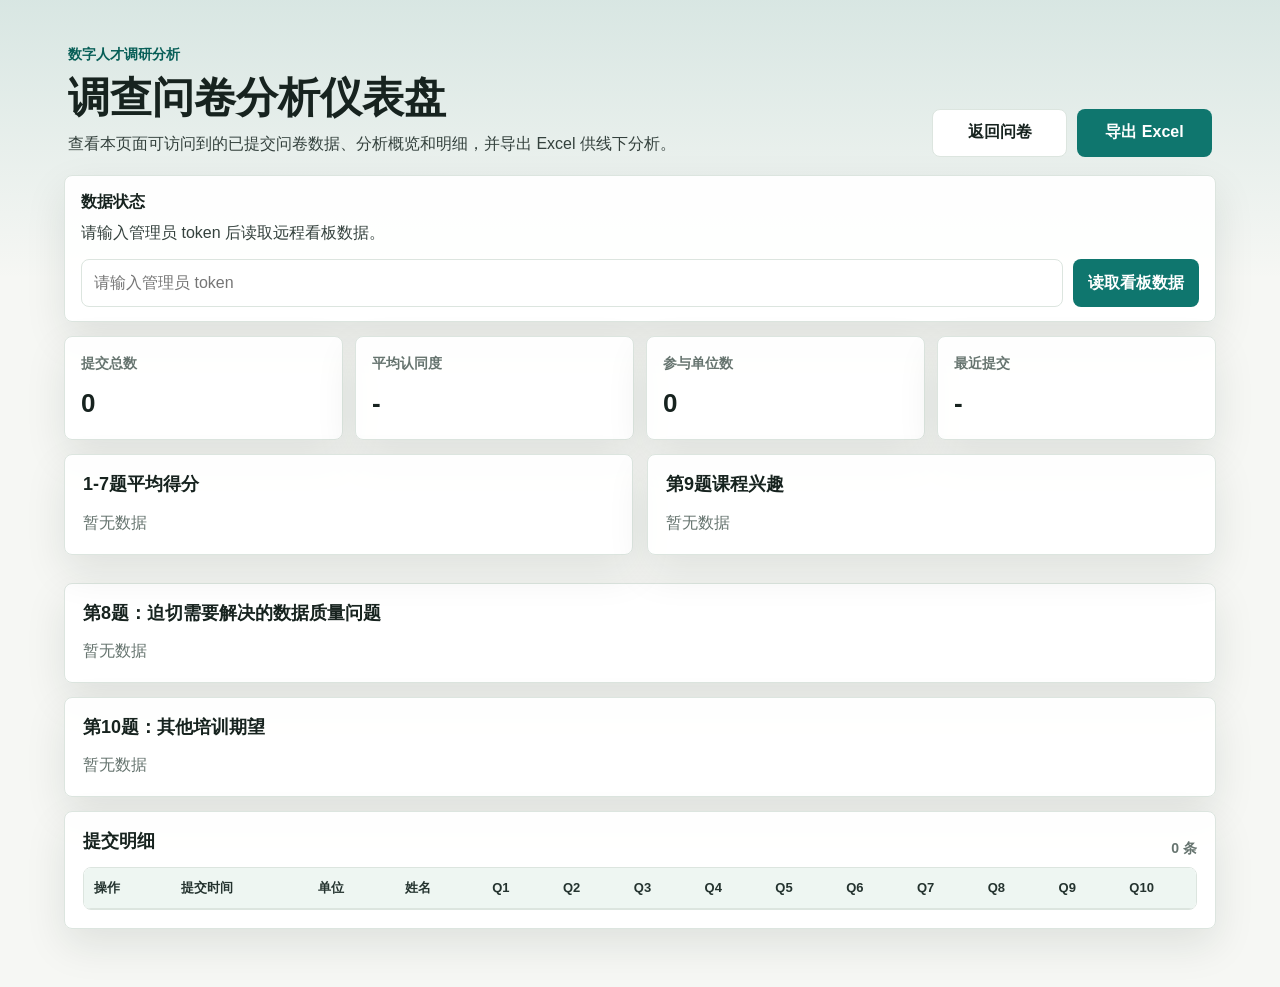
==== dashboard.html @ 527d7572 "Prompt for dashboard admin token" ====
<!doctype html>
<html lang="zh-CN">
  <head>
    <meta charset="utf-8">
    <meta name="viewport" content="width=device-width, initial-scale=1, viewport-fit=cover">
    <meta name="theme-color" content="#0f766e">
    <title>调查问卷分析仪表盘</title>
    <link rel="stylesheet" href="styles.css?v=20260610-0245">
    <link rel="stylesheet" href="dashboard.css?v=20260610-0245">
  </head>
  <body>
    <main class="dashboard-shell">
      <header class="dashboard-header">
        <div>
          <p class="eyebrow">数字人才调研分析</p>
          <h1>调查问卷分析仪表盘</h1>
          <p class="intro">查看本页面可访问到的已提交问卷数据、分析概览和明细，并导出 Excel 供线下分析。</p>
        </div>
        <div class="dashboard-actions">
          <a class="secondary-button" href="index.html">返回问卷</a>
          <button class="primary-button" type="button" id="exportExcelButton">导出 Excel</button>
        </div>
      </header>

      <section class="notice-panel">
        <strong>数据状态</strong>
        <span id="dataStatus">正在读取数据...</span>
        <div class="token-panel" id="tokenPanel" hidden style="display: none;">
          <input id="adminTokenInput" type="password" autocomplete="current-password" placeholder="请输入管理员 token">
          <button class="primary-button" type="button" id="loadDataButton">读取看板数据</button>
        </div>
      </section>

      <section class="metric-grid" aria-label="关键指标">
        <article class="metric-card">
          <span>提交总数</span>
          <strong id="totalCount">0</strong>
        </article>
        <article class="metric-card">
          <span>平均认同度</span>
          <strong id="avgScore">-</strong>
        </article>
        <article class="metric-card">
          <span>参与单位数</span>
          <strong id="unitCount">0</strong>
        </article>
        <article class="metric-card">
          <span>最近提交</span>
          <strong id="latestTime">-</strong>
        </article>
      </section>

      <section class="dashboard-grid">
        <article class="dashboard-panel">
          <h2>1-7题平均得分</h2>
          <div id="scoreBars" class="bar-list"></div>
        </article>
        <article class="dashboard-panel">
          <h2>第9题课程兴趣</h2>
          <div id="courseBars" class="bar-list"></div>
        </article>
      </section>

      <section class="dashboard-panel">
        <h2>第8题：迫切需要解决的数据质量问题</h2>
        <div id="qualityIssues" class="open-list"></div>
      </section>

      <section class="dashboard-panel">
        <h2>第10题：其他培训期望</h2>
        <div id="trainingNeeds" class="open-list"></div>
      </section>

      <section class="dashboard-panel">
        <div class="table-header">
          <h2>提交明细</h2>
          <span id="detailCount">0 条</span>
        </div>
        <div class="table-wrap">
          <table>
            <thead id="detailHead"></thead>
            <tbody id="detailBody"></tbody>
          </table>
        </div>
      </section>
    </main>

    <script src="config.js?v=20260610-0245"></script>
    <script src="dashboard.js?v=20260610-0245"></script>
  </body>
</html>
---- styles.css ----
:root {
  color-scheme: light;
  --bg: #f6f7f4;
  --surface: #ffffff;
  --surface-soft: #eef6f2;
  --text: #17231f;
  --muted: #66746f;
  --line: #dce5df;
  --brand: #0f766e;
  --brand-strong: #075e57;
  --accent: #d97706;
  --danger: #b42318;
  --shadow: 0 16px 40px rgba(20, 41, 34, 0.1);
}

* {
  box-sizing: border-box;
}

[hidden] {
  display: none !important;
}

body {
  margin: 0;
  min-height: 100vh;
  background:
    linear-gradient(180deg, rgba(15, 118, 110, 0.13), rgba(246, 247, 244, 0) 280px),
    var(--bg);
  color: var(--text);
  font-family: -apple-system, BlinkMacSystemFont, "Segoe UI", "PingFang SC", "Microsoft YaHei", sans-serif;
  line-height: 1.55;
}

button,
input,
textarea {
  font: inherit;
}

.page-shell {
  width: min(100%, 760px);
  margin: 0 auto;
  padding: 20px 14px 44px;
}

.survey-hero {
  padding: 22px 4px 18px;
}

.eyebrow {
  margin: 0 0 8px;
  color: var(--brand-strong);
  font-size: 14px;
  font-weight: 700;
}

h1,
h2,
p {
  margin-top: 0;
}

h1 {
  margin-bottom: 14px;
  font-size: clamp(28px, 8vw, 42px);
  line-height: 1.15;
  letter-spacing: 0;
}

h2 {
  margin-bottom: 14px;
  font-size: 18px;
  line-height: 1.3;
}

.intro {
  margin-bottom: 0;
  color: #34413d;
  font-size: 16px;
}

.survey-form,
.result-panel {
  display: grid;
  gap: 14px;
}

.identity-section,
.question-card,
.result-panel {
  border: 1px solid var(--line);
  border-radius: 8px;
  background: rgba(255, 255, 255, 0.96);
  box-shadow: var(--shadow);
}

.identity-section,
.question-card {
  padding: 18px;
}

.field-grid {
  display: grid;
  gap: 12px;
}

.text-field {
  display: grid;
  gap: 8px;
  color: var(--muted);
  font-size: 14px;
  font-weight: 700;
}

.text-field input,
.open-answer {
  width: 100%;
  border: 1px solid var(--line);
  border-radius: 8px;
  background: var(--surface);
  color: var(--text);
  outline: none;
}

.text-field input {
  min-height: 48px;
  padding: 10px 12px;
}

.open-answer {
  min-height: 128px;
  resize: vertical;
  padding: 12px;
}

.text-field input:focus,
.open-answer:focus {
  border-color: var(--brand);
  box-shadow: 0 0 0 3px rgba(15, 118, 110, 0.15);
}

.text-field input[aria-invalid="true"] {
  border-color: var(--danger);
  box-shadow: 0 0 0 3px rgba(180, 35, 24, 0.12);
}

.questions {
  display: grid;
  gap: 14px;
}

.question-title {
  margin-bottom: 14px;
  font-size: 16px;
  font-weight: 750;
}

.required {
  color: var(--danger);
}

.option-list {
  display: grid;
  gap: 10px;
}

.option-item {
  display: grid;
  grid-template-columns: 22px 1fr;
  align-items: start;
  gap: 10px;
  min-height: 46px;
  padding: 11px 12px;
  border: 1px solid var(--line);
  border-radius: 8px;
  background: var(--surface);
}

.option-item input {
  width: 20px;
  height: 20px;
  margin: 2px 0 0;
  accent-color: var(--brand);
}

.option-item:has(input:checked) {
  border-color: rgba(15, 118, 110, 0.55);
  background: var(--surface-soft);
}

.option-item:has(input[aria-invalid="true"]) {
  border-color: rgba(180, 35, 24, 0.55);
  box-shadow: 0 0 0 3px rgba(180, 35, 24, 0.08);
}

.course-title {
  display: block;
  font-weight: 750;
}

.course-desc {
  display: block;
  margin-top: 3px;
  color: var(--muted);
  font-size: 14px;
}

.actions,
.result-actions {
  display: grid;
  grid-template-columns: 1fr 1fr;
  gap: 10px;
}

.result-actions .primary-button:only-child,
.result-actions .secondary-button:only-child {
  grid-column: 1 / -1;
}

.primary-button,
.secondary-button {
  min-height: 48px;
  border-radius: 8px;
  border: 1px solid transparent;
  padding: 10px 14px;
  cursor: pointer;
  font-weight: 750;
}

.primary-button {
  background: var(--brand);
  color: #fff;
}

.primary-button:active {
  background: var(--brand-strong);
}

.secondary-button {
  border-color: var(--line);
  background: var(--surface);
  color: var(--text);
}

.result-panel {
  margin-top: 16px;
  padding: 18px;
}

.result-panel p {
  color: var(--muted);
}

.close-help {
  margin-bottom: 0;
  font-size: 14px;
}

#resultText {
  max-height: 320px;
  overflow: auto;
  margin: 2px 0 0;
  padding: 12px;
  border-radius: 8px;
  background: #10231f;
  color: #ecfdf5;
  white-space: pre-wrap;
  word-break: break-word;
}

.error-message {
  margin-top: 10px;
  color: var(--danger);
  font-size: 14px;
  font-weight: 700;
}

@media (min-width: 680px) {
  .page-shell {
    padding-top: 34px;
  }

  .field-grid {
    grid-template-columns: 1fr 1fr;
  }

  .identity-section,
  .question-card,
  .result-panel {
    padding: 22px;
  }
}

@media (max-width: 430px) {
  .actions,
  .result-actions {
    grid-template-columns: 1fr;
  }

  .identity-section,
  .question-card,
  .result-panel {
    padding: 16px;
  }
}
---- dashboard.css ----
.dashboard-shell {
  width: min(100%, 1180px);
  margin: 0 auto;
  padding: 22px 14px 44px;
}

.dashboard-header {
  display: grid;
  gap: 16px;
  padding: 22px 4px 18px;
}

.dashboard-header h1 {
  margin-bottom: 10px;
}

.dashboard-actions {
  display: grid;
  grid-template-columns: 1fr 1fr;
  gap: 10px;
}

.dashboard-actions a {
  display: inline-grid;
  place-items: center;
  text-decoration: none;
}

.notice-panel,
.metric-card,
.dashboard-panel {
  border: 1px solid var(--line);
  border-radius: 8px;
  background: rgba(255, 255, 255, 0.96);
  box-shadow: var(--shadow);
}

.notice-panel {
  display: grid;
  gap: 6px;
  margin-bottom: 14px;
  padding: 14px 16px;
  color: #34413d;
}

.notice-panel strong {
  color: var(--text);
}

.token-panel {
  display: grid;
  grid-template-columns: 1fr auto;
  gap: 10px;
  margin-top: 8px;
}

.token-panel input {
  min-height: 48px;
  width: 100%;
  border: 1px solid var(--line);
  border-radius: 8px;
  padding: 10px 12px;
  outline: none;
}

.token-panel input:focus {
  border-color: var(--brand);
  box-shadow: 0 0 0 3px rgba(15, 118, 110, 0.15);
}

.metric-grid {
  display: grid;
  grid-template-columns: repeat(2, minmax(0, 1fr));
  gap: 12px;
  margin-bottom: 14px;
}

.metric-card {
  display: grid;
  gap: 8px;
  min-height: 104px;
  padding: 16px;
}

.metric-card span {
  color: var(--muted);
  font-size: 14px;
  font-weight: 700;
}

.metric-card strong {
  font-size: 26px;
  line-height: 1.1;
}

.dashboard-grid {
  display: grid;
  gap: 14px;
  margin-bottom: 14px;
}

.dashboard-panel {
  margin-bottom: 14px;
  padding: 18px;
}

.dashboard-panel h2,
.table-header h2 {
  margin-bottom: 14px;
}

.bar-list {
  display: grid;
  gap: 12px;
}

.bar-row {
  display: grid;
  gap: 6px;
}

.bar-label {
  display: flex;
  justify-content: space-between;
  gap: 12px;
  color: #34413d;
  font-size: 14px;
  font-weight: 700;
}

.bar-track {
  height: 12px;
  overflow: hidden;
  border-radius: 999px;
  background: #e4ebe7;
}

.bar-fill {
  height: 100%;
  border-radius: inherit;
  background: linear-gradient(90deg, var(--brand), #22a06b);
}

.empty-state {
  margin: 0;
  color: var(--muted);
}

.open-list {
  display: grid;
  gap: 10px;
}

.open-item {
  border-left: 4px solid var(--brand);
  border-radius: 8px;
  background: #f8fbf9;
  padding: 12px;
}

.open-item p {
  margin-bottom: 8px;
}

.open-meta {
  color: var(--muted);
  font-size: 13px;
}

.table-header {
  display: flex;
  align-items: center;
  justify-content: space-between;
  gap: 12px;
}

.table-header span {
  color: var(--muted);
  font-size: 14px;
  font-weight: 700;
}

.table-wrap {
  overflow: auto;
  border: 1px solid var(--line);
  border-radius: 8px;
}

table {
  width: 100%;
  min-width: 1120px;
  border-collapse: collapse;
  background: var(--surface);
}

th,
td {
  border-bottom: 1px solid var(--line);
  padding: 10px;
  text-align: left;
  vertical-align: top;
  font-size: 13px;
}

th {
  position: sticky;
  top: 0;
  z-index: 1;
  background: #eef6f2;
  color: #24332f;
}

td {
  color: #34413d;
}

.delete-row-button {
  min-height: 34px;
  border: 1px solid rgba(180, 35, 24, 0.3);
  border-radius: 8px;
  background: #fff7f6;
  color: var(--danger);
  cursor: pointer;
  font-size: 13px;
  font-weight: 750;
}

.delete-row-button:active {
  background: #fee4e2;
}

@media (min-width: 820px) {
  .dashboard-header {
    grid-template-columns: 1fr auto;
    align-items: end;
  }

  .dashboard-actions {
    width: 280px;
  }

  .metric-grid {
    grid-template-columns: repeat(4, minmax(0, 1fr));
  }

  .dashboard-grid {
    grid-template-columns: 1fr 1fr;
  }
}

@media (max-width: 430px) {
  .metric-grid,
  .dashboard-actions,
  .token-panel {
    grid-template-columns: 1fr;
  }
}
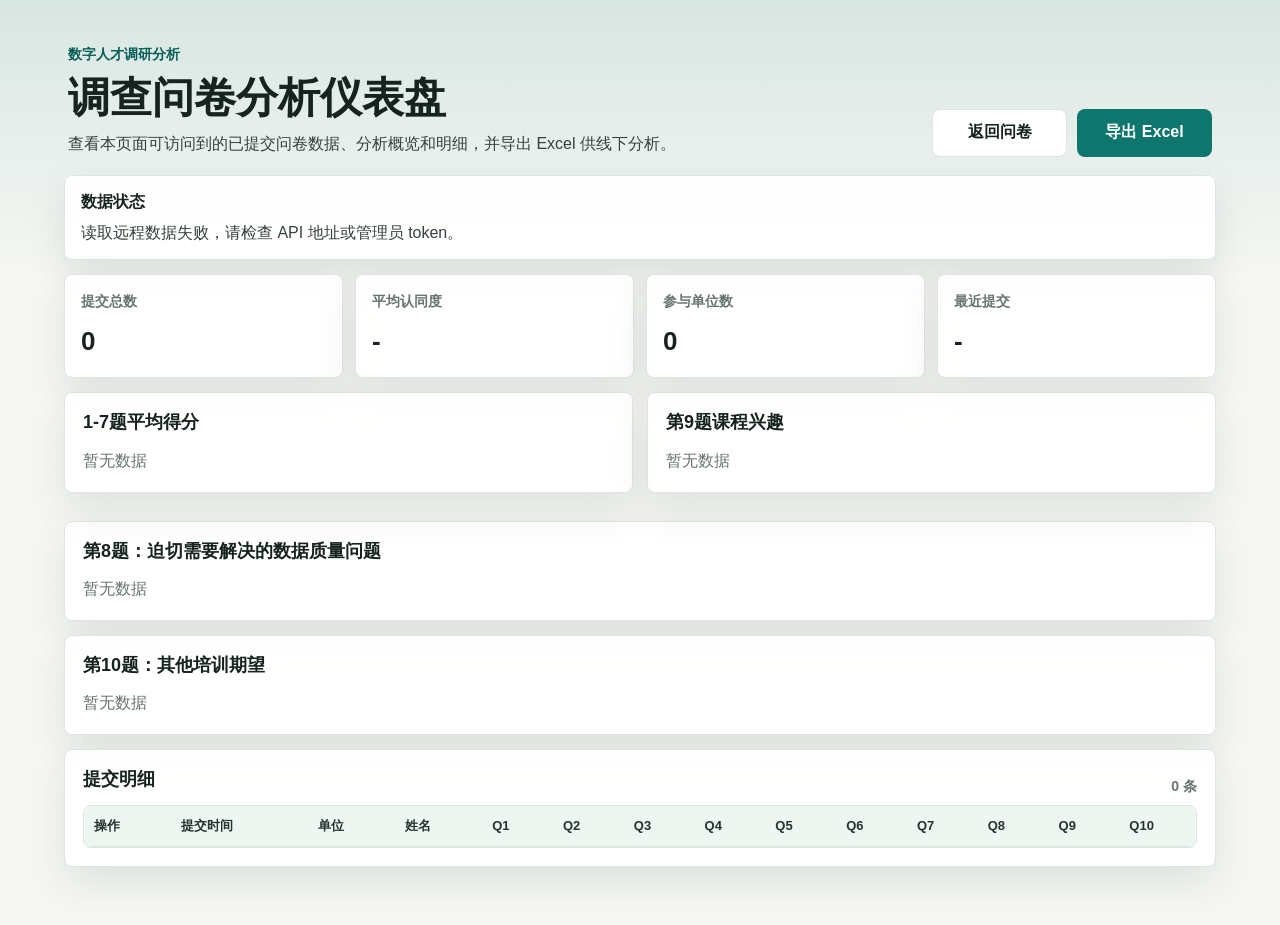
==== commit a1582e9c: "Fix dashboard remote data loading" ====
--- a/dashboard.html
+++ b/dashboard.html
@@ -5,8 +5,8 @@
     <meta name="viewport" content="width=device-width, initial-scale=1, viewport-fit=cover">
     <meta name="theme-color" content="#0f766e">
     <title>调查问卷分析仪表盘</title>
-    <link rel="stylesheet" href="styles.css?v=20260610-0245">
-    <link rel="stylesheet" href="dashboard.css?v=20260610-0245">
+    <link rel="stylesheet" href="styles.css?v=20260610-0312">
+    <link rel="stylesheet" href="dashboard.css?v=20260610-0312">
   </head>
   <body>
     <main class="dashboard-shell">
@@ -85,7 +85,7 @@
       </section>
     </main>
 
-    <script src="config.js?v=20260610-0245"></script>
-    <script src="dashboard.js?v=20260610-0245"></script>
+    <script src="config.js?v=20260610-0312"></script>
+    <script src="dashboard.js?v=20260610-0312"></script>
   </body>
 </html>
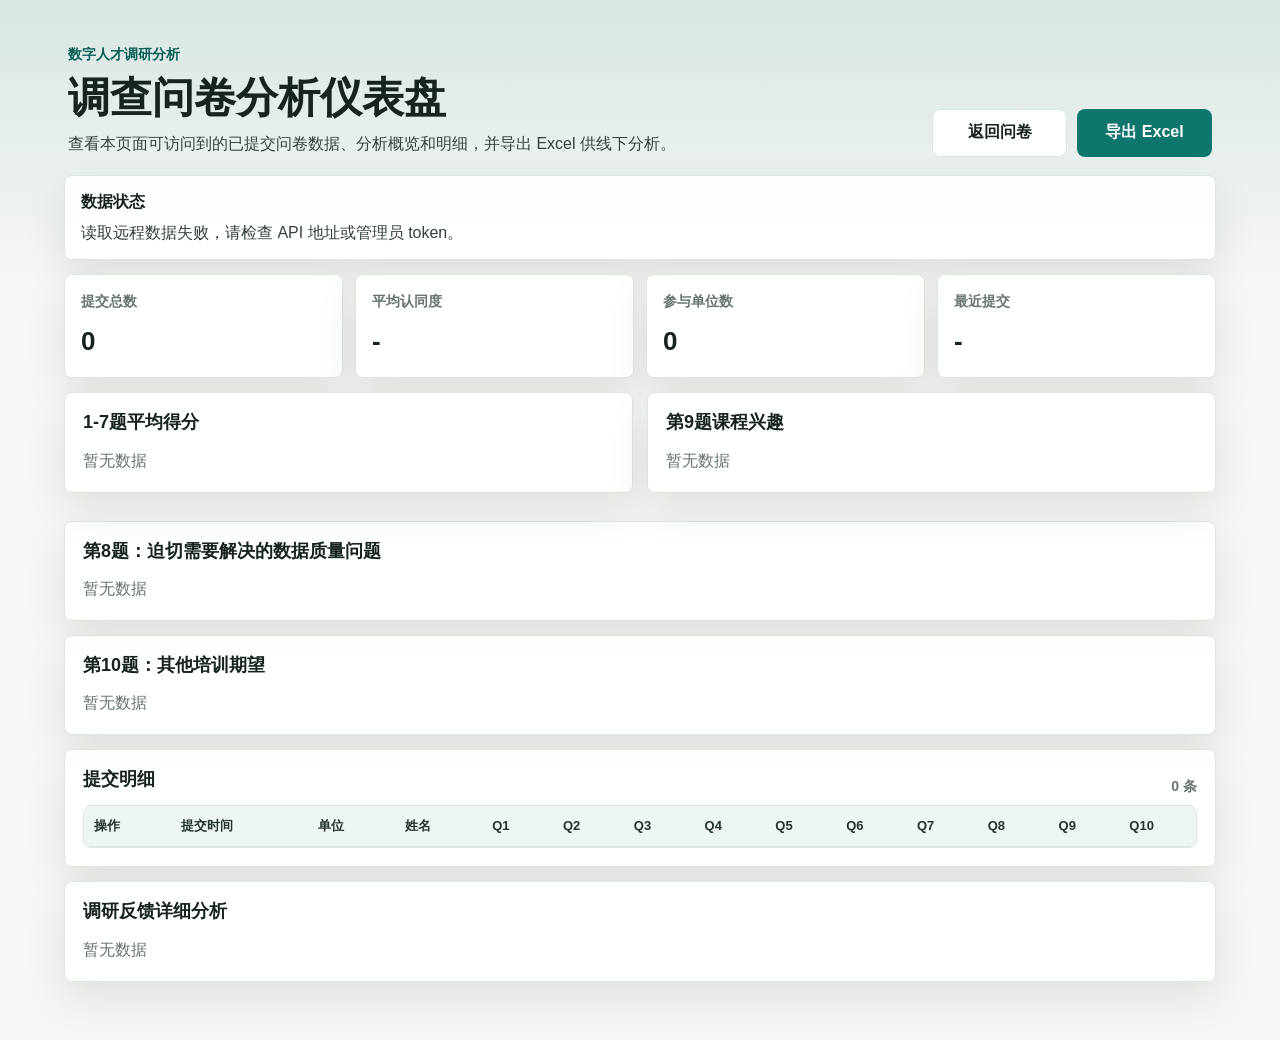
==== commit 1286f900: "Add scored export and survey analysis" ====
--- a/dashboard.html
+++ b/dashboard.html
@@ -5,8 +5,8 @@
     <meta name="viewport" content="width=device-width, initial-scale=1, viewport-fit=cover">
     <meta name="theme-color" content="#0f766e">
     <title>调查问卷分析仪表盘</title>
-    <link rel="stylesheet" href="styles.css?v=20260610-0312">
-    <link rel="stylesheet" href="dashboard.css?v=20260610-0312">
+    <link rel="stylesheet" href="styles.css?v=20260610-0410">
+    <link rel="stylesheet" href="dashboard.css?v=20260610-0410">
   </head>
   <body>
     <main class="dashboard-shell">
@@ -27,7 +27,7 @@
         <span id="dataStatus">正在读取数据...</span>
         <div class="token-panel" id="tokenPanel" hidden style="display: none;">
           <input id="adminTokenInput" type="password" autocomplete="current-password" placeholder="请输入管理员 token">
-          <button class="primary-button" type="button" id="loadDataButton">读取看板数据</button>
+          <button class="primary-button" type="button" id="loadDataButton">保存 token</button>
         </div>
       </section>
 
@@ -83,9 +83,14 @@
           </table>
         </div>
       </section>
+
+      <section class="dashboard-panel">
+        <h2>调研反馈详细分析</h2>
+        <div id="analysisSummary" class="analysis-summary"></div>
+      </section>
     </main>
 
-    <script src="config.js?v=20260610-0312"></script>
-    <script src="dashboard.js?v=20260610-0312"></script>
+    <script src="config.js?v=20260610-0410"></script>
+    <script src="dashboard.js?v=20260610-0410"></script>
   </body>
 </html>
--- a/dashboard.css
+++ b/dashboard.css
@@ -229,6 +229,43 @@
   background: #fee4e2;
 }
 
+.analysis-summary {
+  display: grid;
+  gap: 12px;
+}
+
+.analysis-card {
+  border: 1px solid var(--line);
+  border-radius: 8px;
+  background: #f8fbf9;
+  padding: 14px;
+}
+
+.analysis-card h3 {
+  margin: 0 0 10px;
+  color: var(--text);
+  font-size: 16px;
+}
+
+.analysis-card p,
+.analysis-card li {
+  color: #34413d;
+  font-size: 14px;
+  line-height: 1.65;
+}
+
+.analysis-card ul {
+  display: grid;
+  gap: 6px;
+  margin: 0;
+  padding-left: 18px;
+}
+
+.analysis-highlight {
+  color: var(--brand);
+  font-weight: 800;
+}
+
 @media (min-width: 820px) {
   .dashboard-header {
     grid-template-columns: 1fr auto;
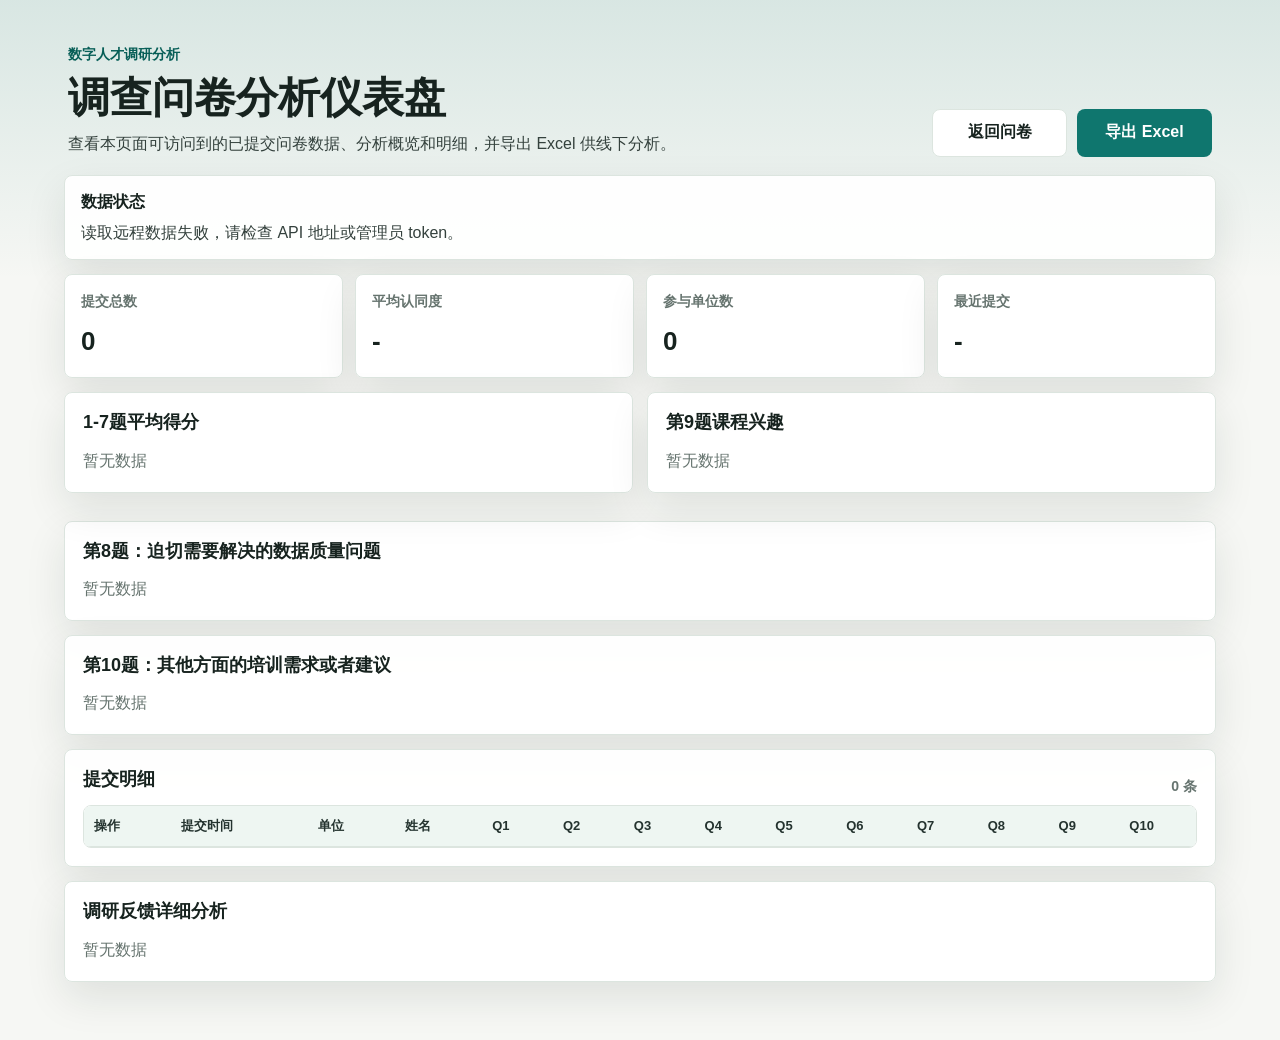
==== commit 838e80a0: "Update training needs question wording" ====
--- a/dashboard.html
+++ b/dashboard.html
@@ -5,8 +5,8 @@
     <meta name="viewport" content="width=device-width, initial-scale=1, viewport-fit=cover">
     <meta name="theme-color" content="#0f766e">
     <title>调查问卷分析仪表盘</title>
-    <link rel="stylesheet" href="styles.css?v=20260610-0410">
-    <link rel="stylesheet" href="dashboard.css?v=20260610-0410">
+    <link rel="stylesheet" href="styles.css?v=20260610-0440">
+    <link rel="stylesheet" href="dashboard.css?v=20260610-0440">
   </head>
   <body>
     <main class="dashboard-shell">
@@ -67,7 +67,7 @@
       </section>
 
       <section class="dashboard-panel">
-        <h2>第10题：其他培训期望</h2>
+        <h2>第10题：其他方面的培训需求或者建议</h2>
         <div id="trainingNeeds" class="open-list"></div>
       </section>
 
@@ -90,7 +90,7 @@
       </section>
     </main>
 
-    <script src="config.js?v=20260610-0410"></script>
-    <script src="dashboard.js?v=20260610-0410"></script>
+    <script src="config.js?v=20260610-0440"></script>
+    <script src="dashboard.js?v=20260610-0440"></script>
   </body>
 </html>
--- a/dashboard.css
+++ b/dashboard.css
@@ -254,7 +254,8 @@
   line-height: 1.65;
 }
 
-.analysis-card ul {
+.analysis-card ul,
+.analysis-card ol {
   display: grid;
   gap: 6px;
   margin: 0;
@@ -264,6 +265,11 @@
 .analysis-highlight {
   color: var(--brand);
   font-weight: 800;
+}
+
+.analysis-conclusion {
+  border-color: rgba(15, 118, 110, 0.28);
+  background: #eef8f4;
 }
 
 @media (min-width: 820px) {
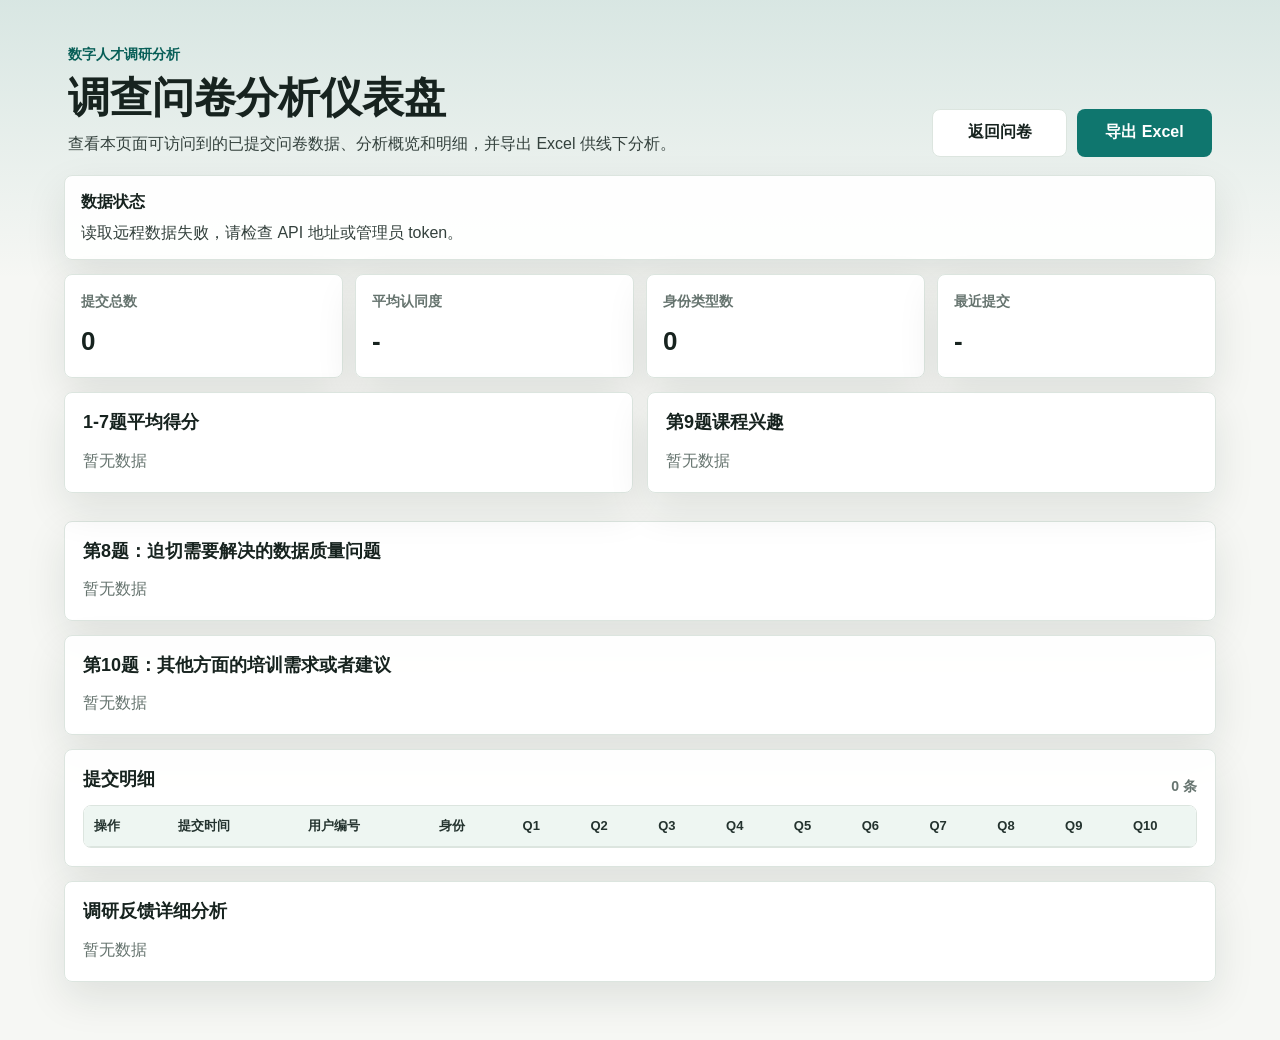
==== commit 8450b0a9: "Replace personal fields with role selection" ====
--- a/dashboard.html
+++ b/dashboard.html
@@ -5,8 +5,8 @@
     <meta name="viewport" content="width=device-width, initial-scale=1, viewport-fit=cover">
     <meta name="theme-color" content="#0f766e">
     <title>调查问卷分析仪表盘</title>
-    <link rel="stylesheet" href="styles.css?v=20260610-0440">
-    <link rel="stylesheet" href="dashboard.css?v=20260610-0440">
+    <link rel="stylesheet" href="styles.css?v=20260610-0450">
+    <link rel="stylesheet" href="dashboard.css?v=20260610-0450">
   </head>
   <body>
     <main class="dashboard-shell">
@@ -41,7 +41,7 @@
           <strong id="avgScore">-</strong>
         </article>
         <article class="metric-card">
-          <span>参与单位数</span>
+          <span>身份类型数</span>
           <strong id="unitCount">0</strong>
         </article>
         <article class="metric-card">
@@ -90,7 +90,7 @@
       </section>
     </main>
 
-    <script src="config.js?v=20260610-0440"></script>
-    <script src="dashboard.js?v=20260610-0440"></script>
+    <script src="config.js?v=20260610-0450"></script>
+    <script src="dashboard.js?v=20260610-0450"></script>
   </body>
 </html>
